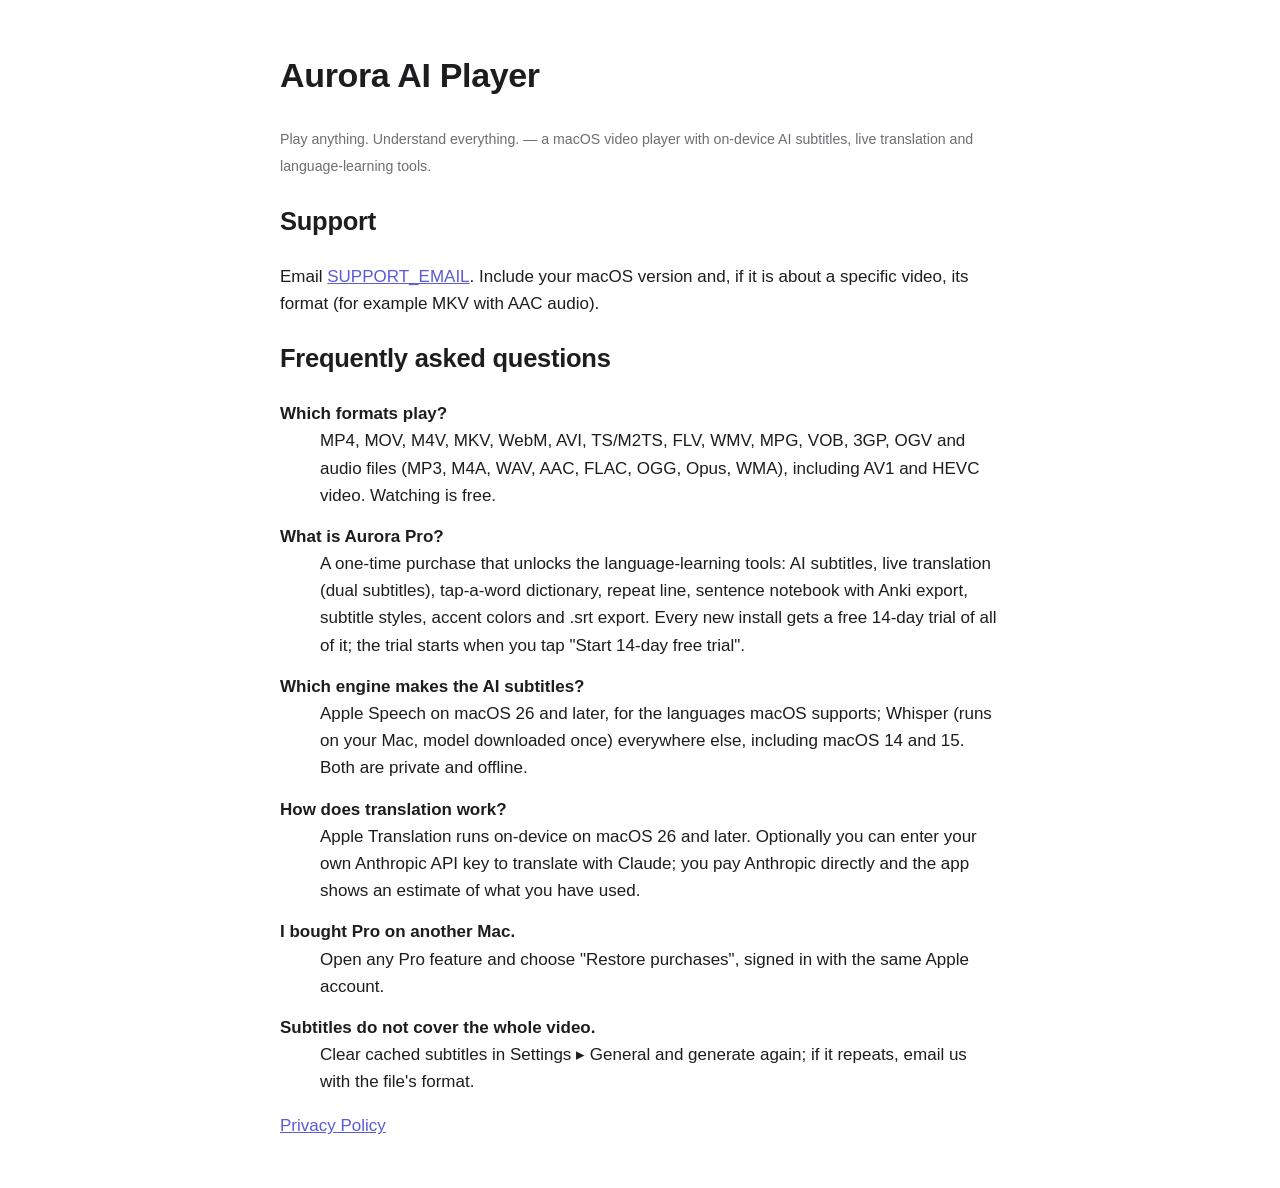
==== index.html @ 5f6b06f2 "Support and privacy policy pages for Aurora AI Player" ====
<!doctype html>
<html lang="en"><head><meta charset="utf-8"><meta name="viewport" content="width=device-width,initial-scale=1">
<title>Aurora AI Player — Support</title>
<style>body{font:17px/1.6 -apple-system,BlinkMacSystemFont,"Helvetica Neue",sans-serif;max-width:720px;margin:48px auto;padding:0 20px;color:#1d1d1f}h1,h2{letter-spacing:-.01em}a{color:#5b5bd6}small{color:#6e6e73}dt{font-weight:600;margin-top:14px}</style></head>
<body>
<h1>Aurora AI Player</h1>
<p><small>Play anything. Understand everything. — a macOS video player with on-device AI subtitles, live translation and language-learning tools.</small></p>

<h2>Support</h2>
<p>Email <a href="mailto:SUPPORT_EMAIL">SUPPORT_EMAIL</a>. Include your macOS version and, if it is about a specific video, its format (for example MKV with AAC audio).</p>

<h2>Frequently asked questions</h2>
<dl>
<dt>Which formats play?</dt><dd>MP4, MOV, M4V, MKV, WebM, AVI, TS/M2TS, FLV, WMV, MPG, VOB, 3GP, OGV and audio files (MP3, M4A, WAV, AAC, FLAC, OGG, Opus, WMA), including AV1 and HEVC video. Watching is free.</dd>
<dt>What is Aurora Pro?</dt><dd>A one-time purchase that unlocks the language-learning tools: AI subtitles, live translation (dual subtitles), tap-a-word dictionary, repeat line, sentence notebook with Anki export, subtitle styles, accent colors and .srt export. Every new install gets a free 14-day trial of all of it; the trial starts when you tap "Start 14-day free trial".</dd>
<dt>Which engine makes the AI subtitles?</dt><dd>Apple Speech on macOS 26 and later, for the languages macOS supports; Whisper (runs on your Mac, model downloaded once) everywhere else, including macOS 14 and 15. Both are private and offline.</dd>
<dt>How does translation work?</dt><dd>Apple Translation runs on-device on macOS 26 and later. Optionally you can enter your own Anthropic API key to translate with Claude; you pay Anthropic directly and the app shows an estimate of what you have used.</dd>
<dt>I bought Pro on another Mac.</dt><dd>Open any Pro feature and choose "Restore purchases", signed in with the same Apple account.</dd>
<dt>Subtitles do not cover the whole video.</dt><dd>Clear cached subtitles in Settings ▸ General and generate again; if it repeats, email us with the file's format.</dd>
</dl>

<p><a href="privacy.html">Privacy Policy</a></p>
</body></html>
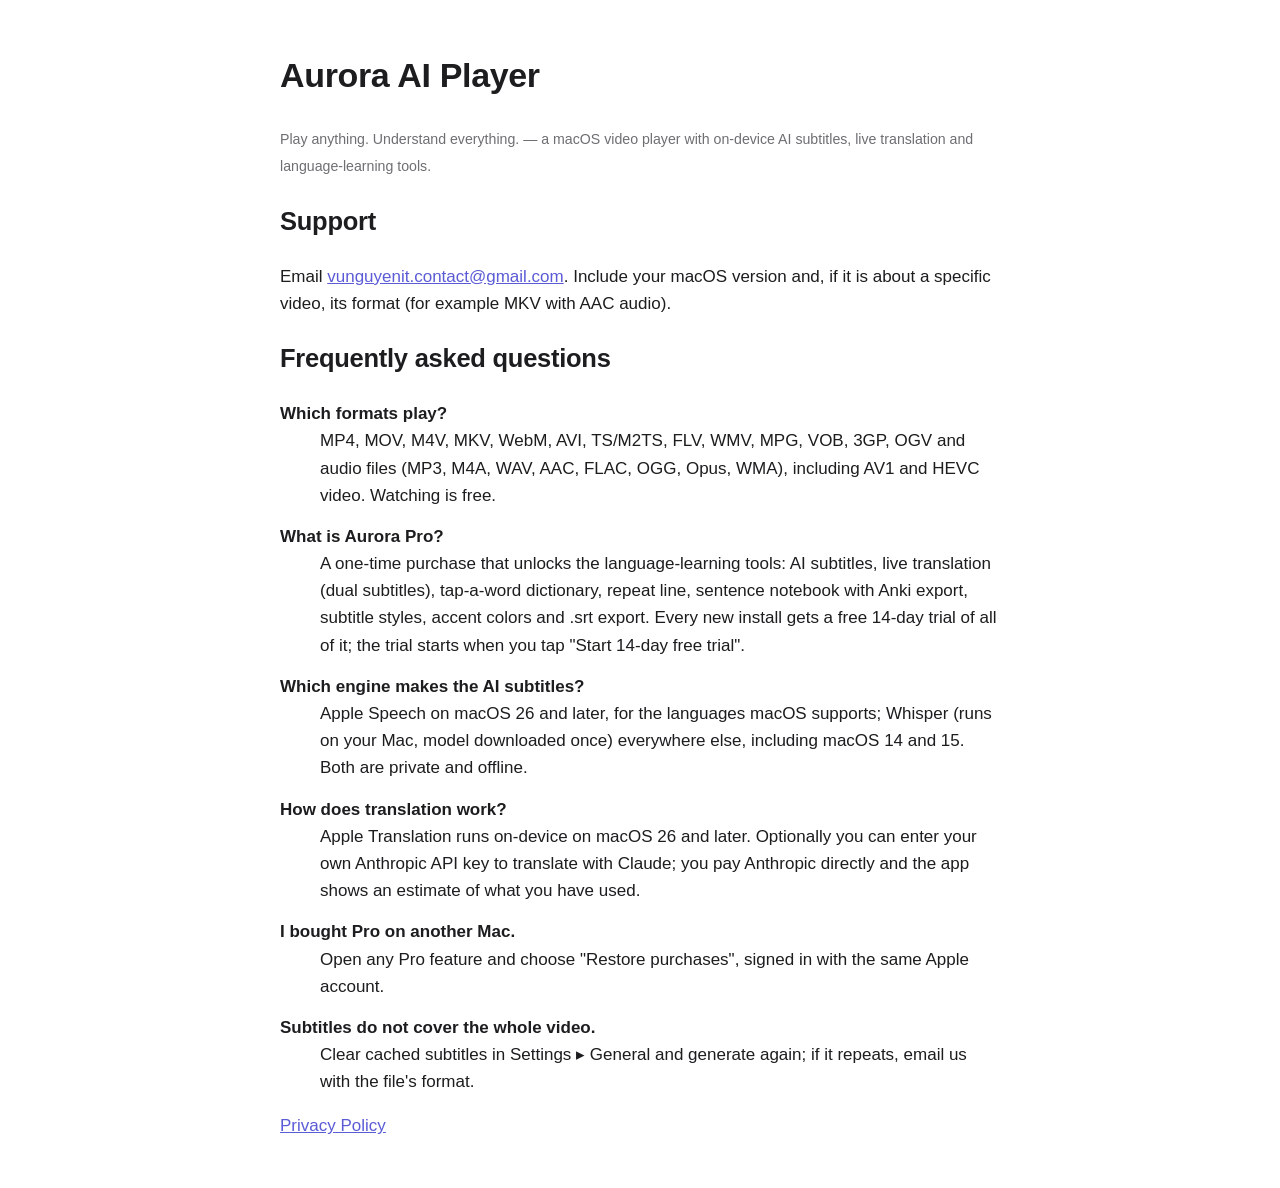
==== commit d271be8f: "Add support email" ====
--- a/index.html
+++ b/index.html
@@ -7,7 +7,7 @@
 <p><small>Play anything. Understand everything. — a macOS video player with on-device AI subtitles, live translation and language-learning tools.</small></p>
 
 <h2>Support</h2>
-<p>Email <a href="mailto:SUPPORT_EMAIL">SUPPORT_EMAIL</a>. Include your macOS version and, if it is about a specific video, its format (for example MKV with AAC audio).</p>
+<p>Email <a href="mailto:vunguyenit.contact@gmail.com">vunguyenit.contact@gmail.com</a>. Include your macOS version and, if it is about a specific video, its format (for example MKV with AAC audio).</p>
 
 <h2>Frequently asked questions</h2>
 <dl>
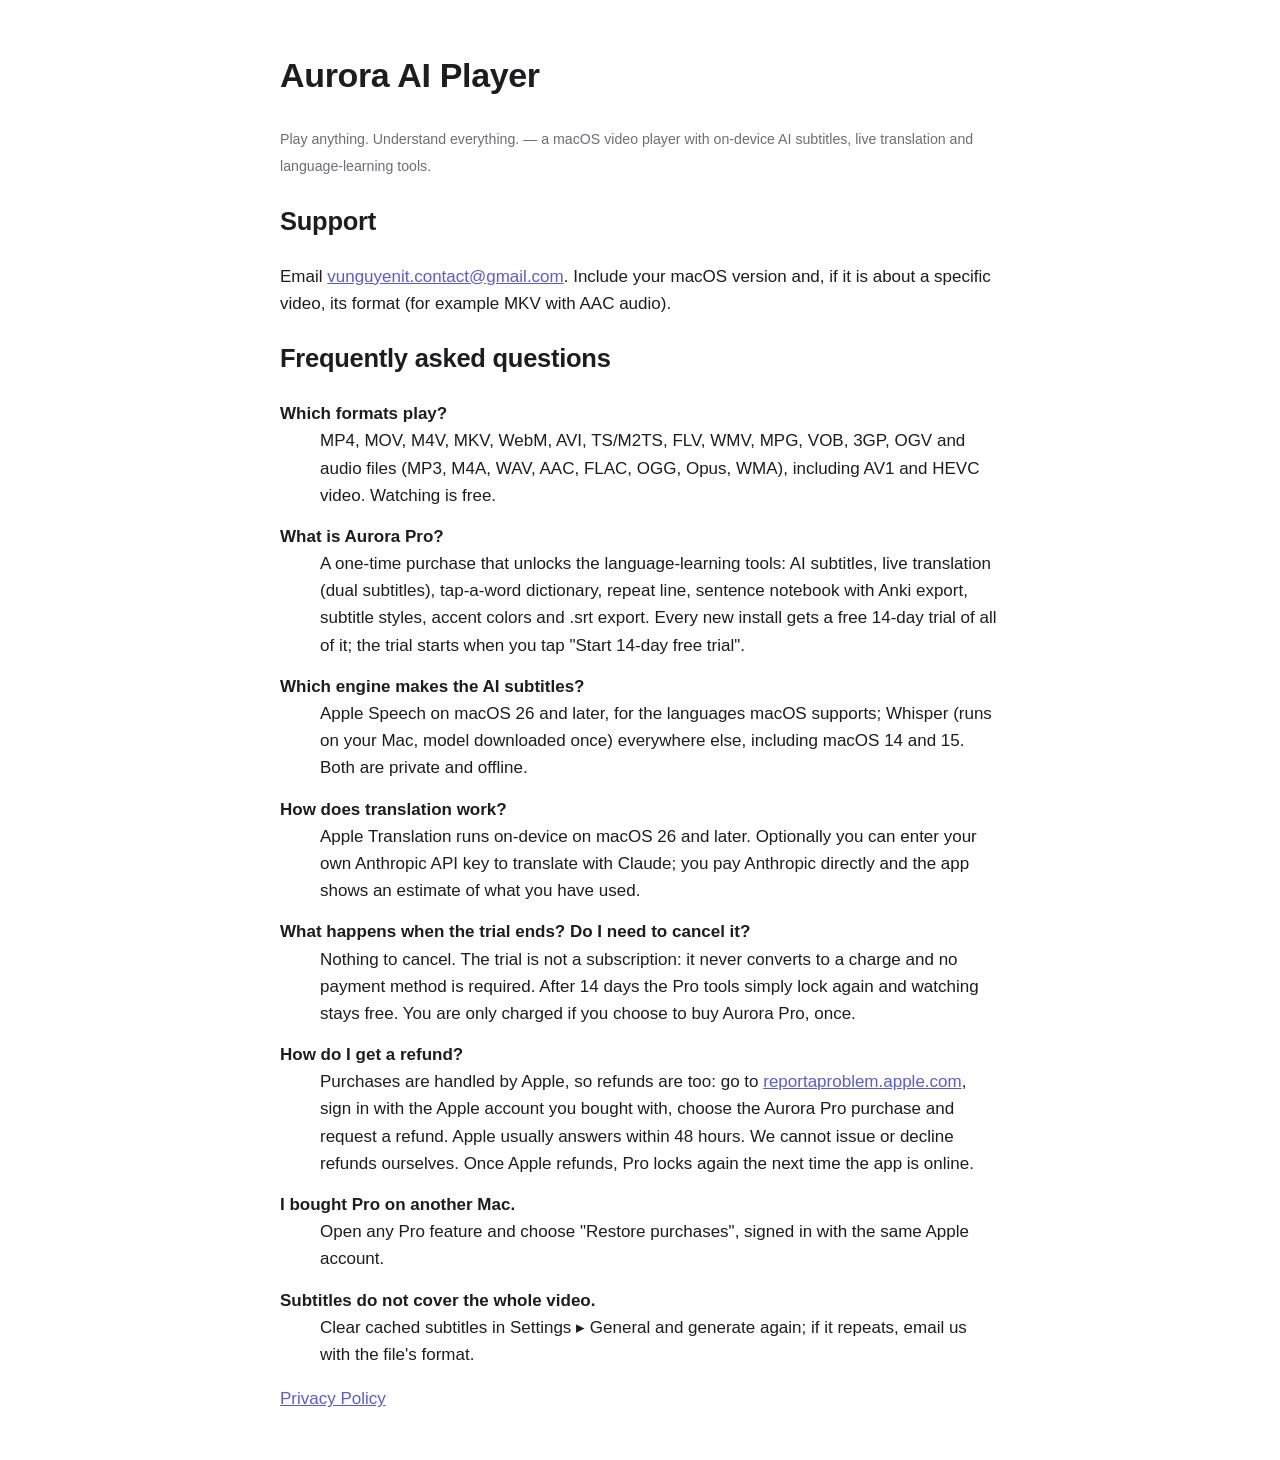
==== commit 4fce2e01: "FAQ: trial end (nothing to cancel) and refunds via Apple Co-Authored-By: Claude Fable 5.1 <noreply@a" ====
--- a/index.html
+++ b/index.html
@@ -15,6 +15,8 @@
 <dt>What is Aurora Pro?</dt><dd>A one-time purchase that unlocks the language-learning tools: AI subtitles, live translation (dual subtitles), tap-a-word dictionary, repeat line, sentence notebook with Anki export, subtitle styles, accent colors and .srt export. Every new install gets a free 14-day trial of all of it; the trial starts when you tap "Start 14-day free trial".</dd>
 <dt>Which engine makes the AI subtitles?</dt><dd>Apple Speech on macOS 26 and later, for the languages macOS supports; Whisper (runs on your Mac, model downloaded once) everywhere else, including macOS 14 and 15. Both are private and offline.</dd>
 <dt>How does translation work?</dt><dd>Apple Translation runs on-device on macOS 26 and later. Optionally you can enter your own Anthropic API key to translate with Claude; you pay Anthropic directly and the app shows an estimate of what you have used.</dd>
+<dt>What happens when the trial ends? Do I need to cancel it?</dt><dd>Nothing to cancel. The trial is not a subscription: it never converts to a charge and no payment method is required. After 14 days the Pro tools simply lock again and watching stays free. You are only charged if you choose to buy Aurora Pro, once.</dd>
+<dt>How do I get a refund?</dt><dd>Purchases are handled by Apple, so refunds are too: go to <a href="https://reportaproblem.apple.com">reportaproblem.apple.com</a>, sign in with the Apple account you bought with, choose the Aurora Pro purchase and request a refund. Apple usually answers within 48 hours. We cannot issue or decline refunds ourselves. Once Apple refunds, Pro locks again the next time the app is online.</dd>
 <dt>I bought Pro on another Mac.</dt><dd>Open any Pro feature and choose "Restore purchases", signed in with the same Apple account.</dd>
 <dt>Subtitles do not cover the whole video.</dt><dd>Clear cached subtitles in Settings ▸ General and generate again; if it repeats, email us with the file's format.</dd>
 </dl>
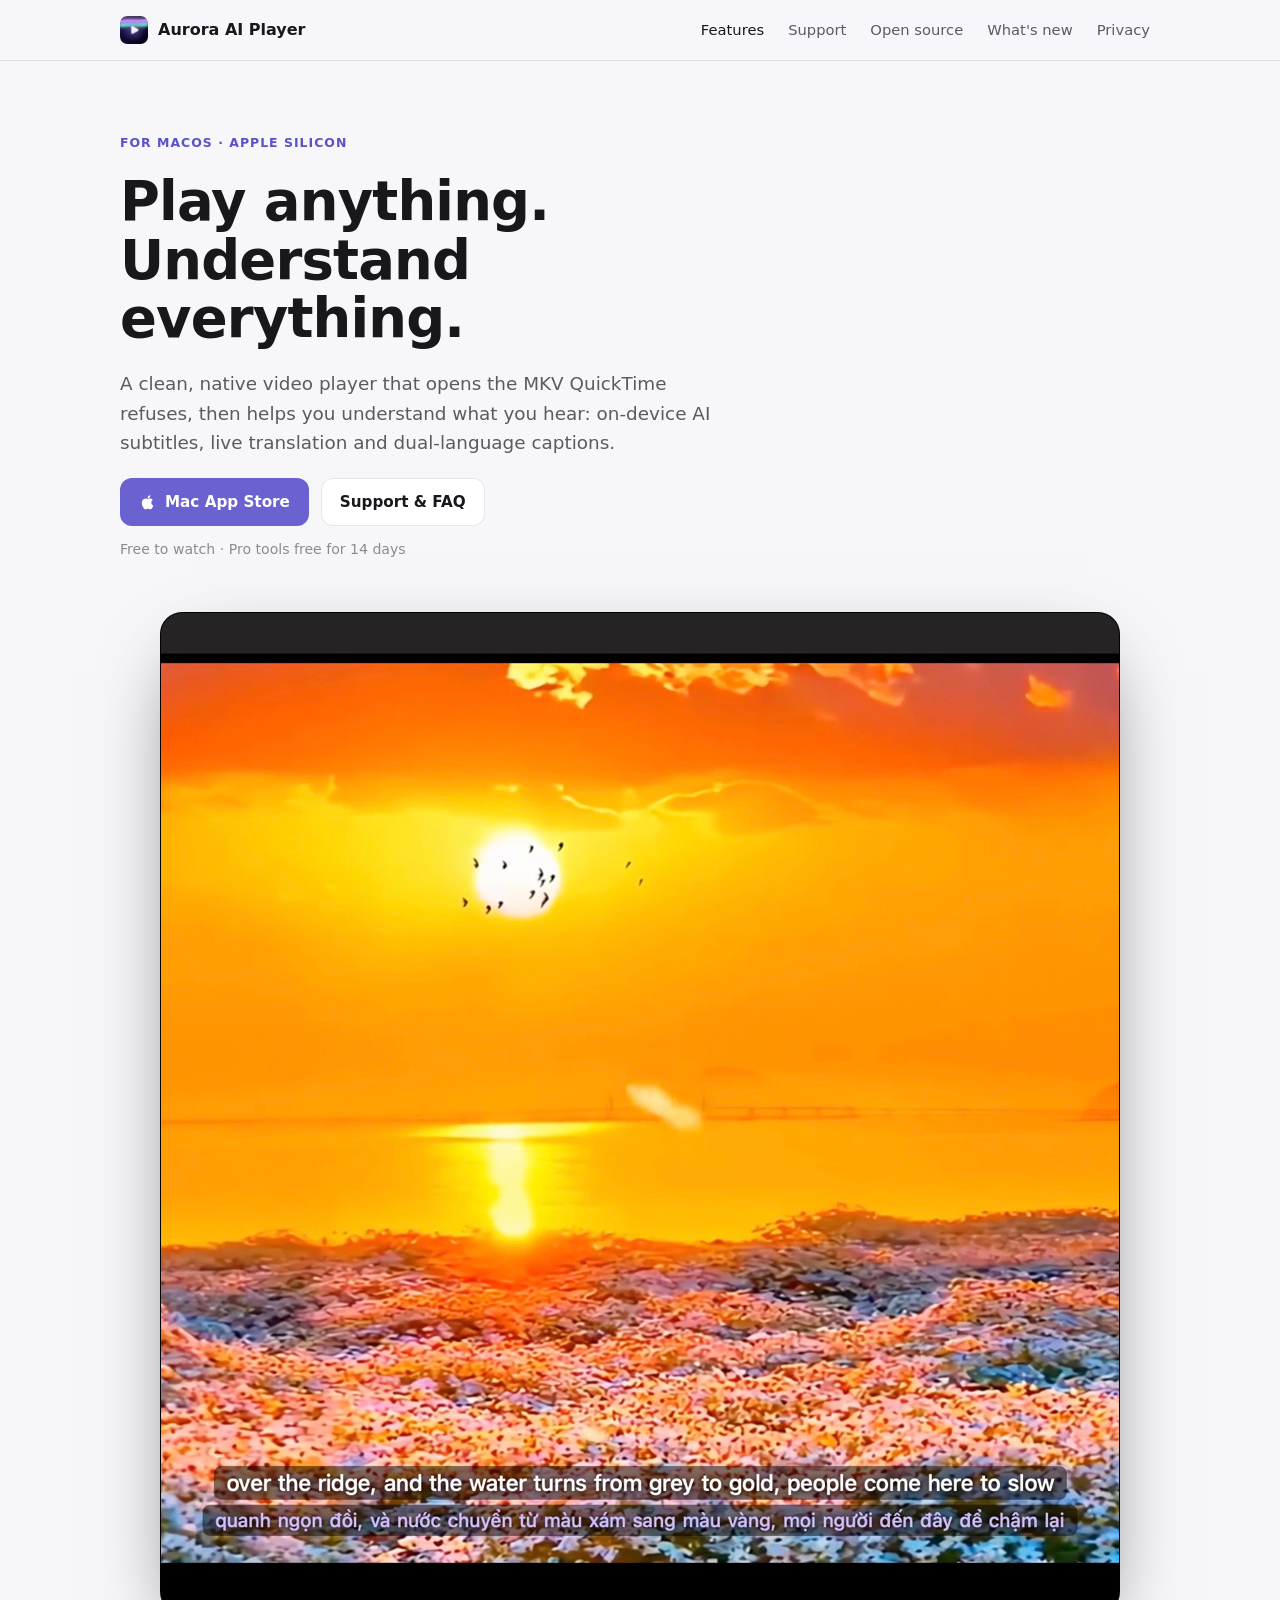
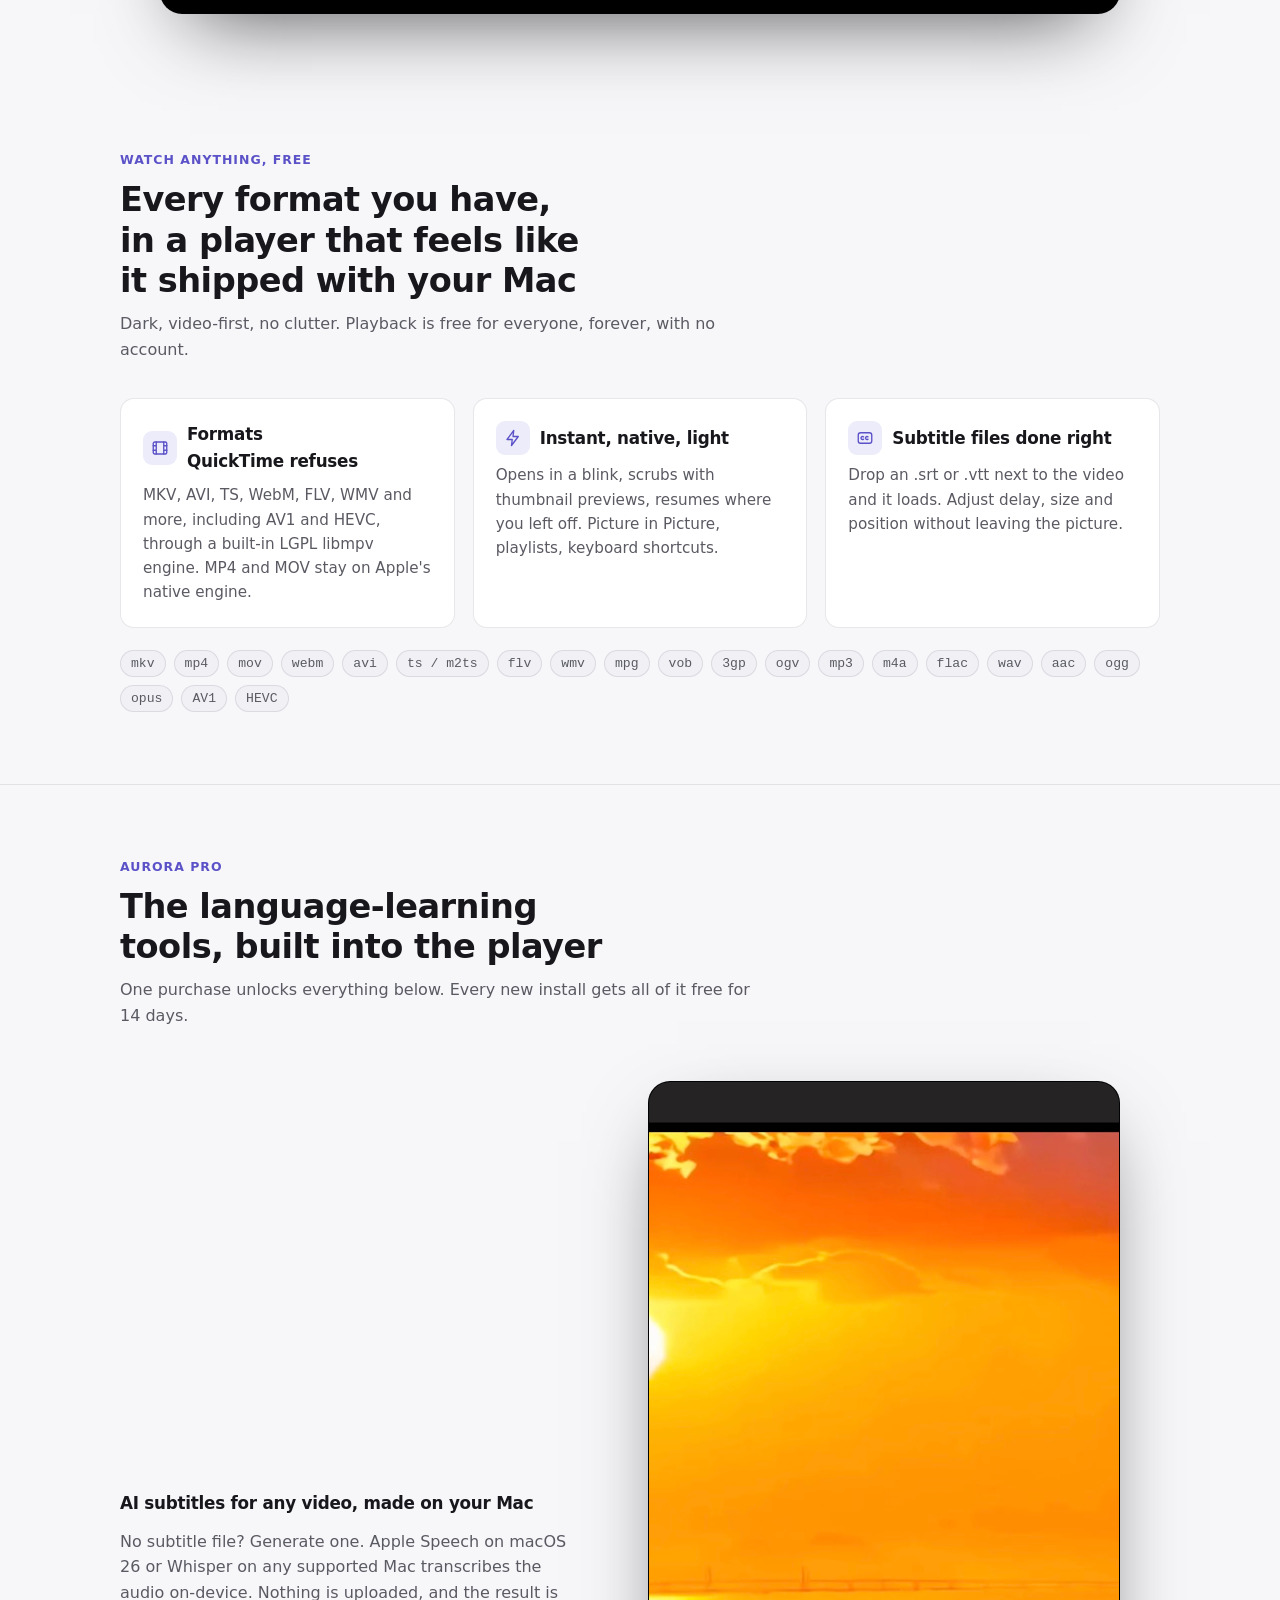
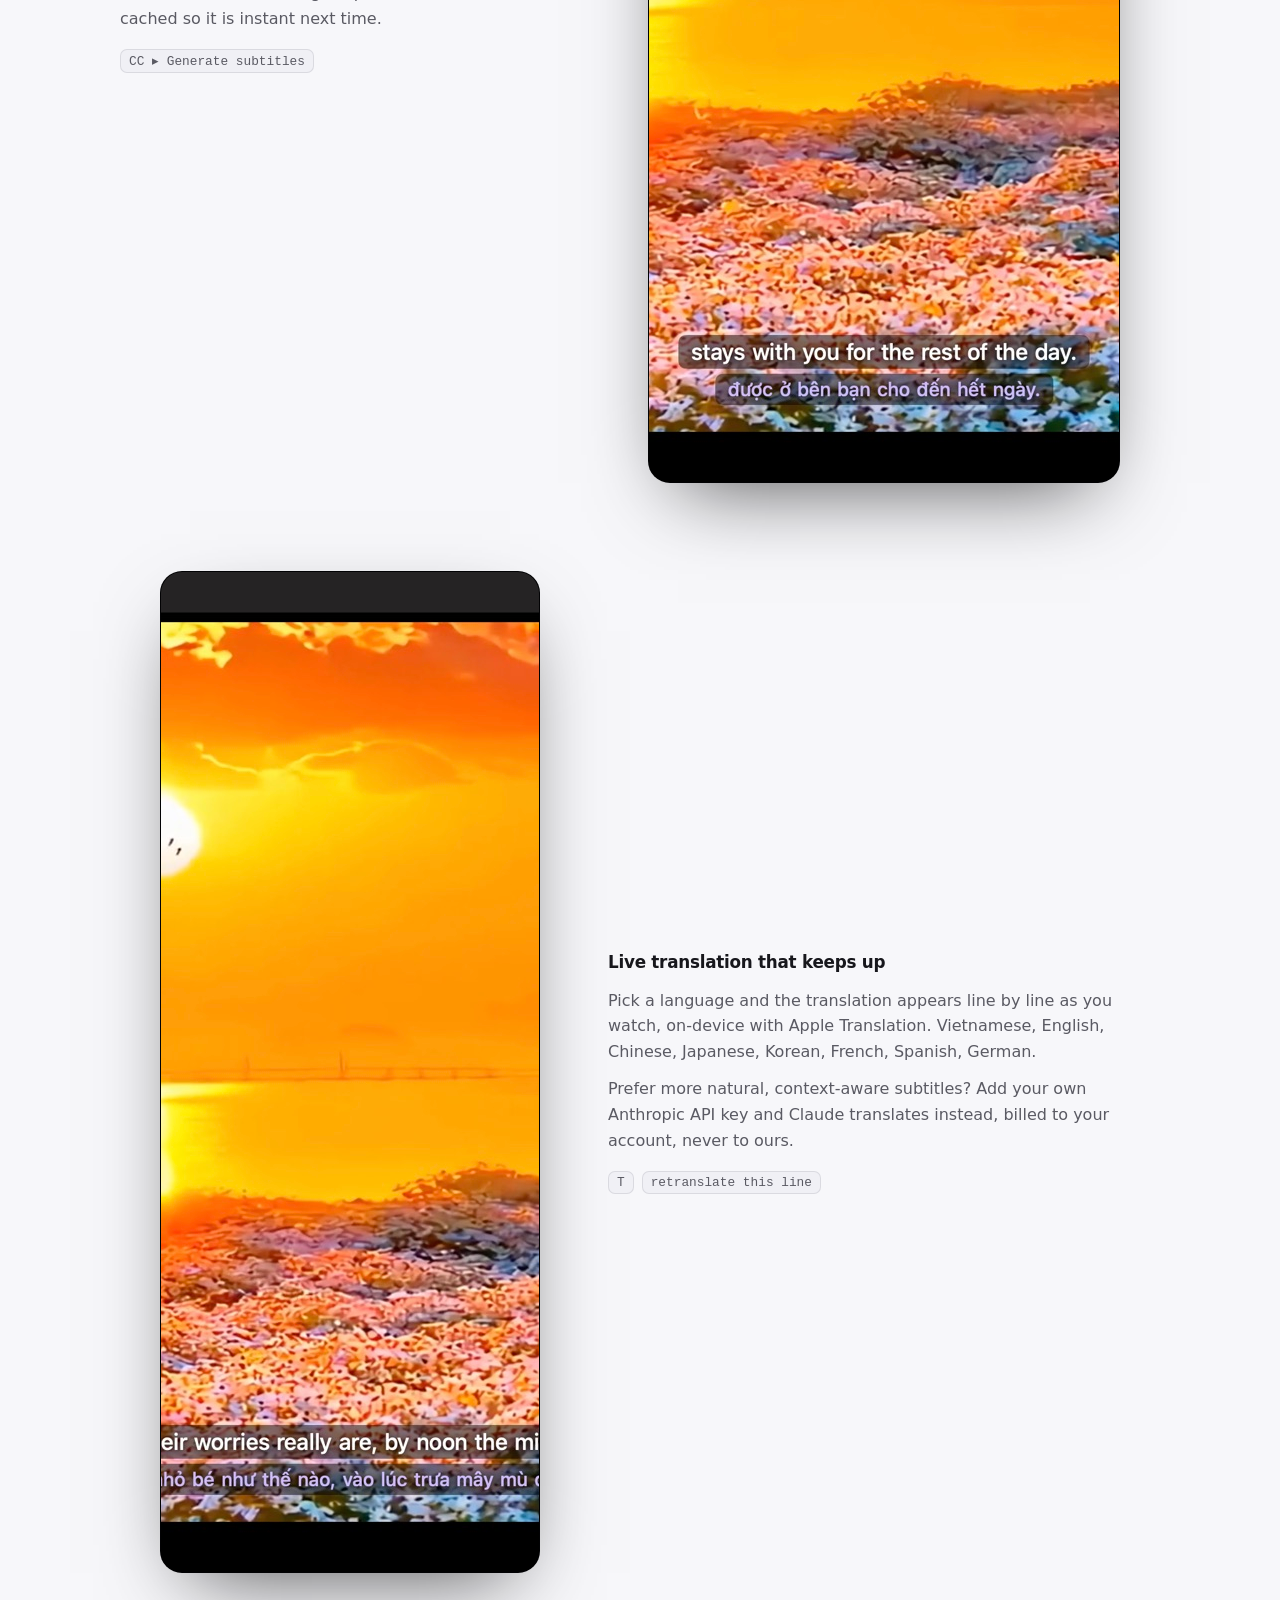
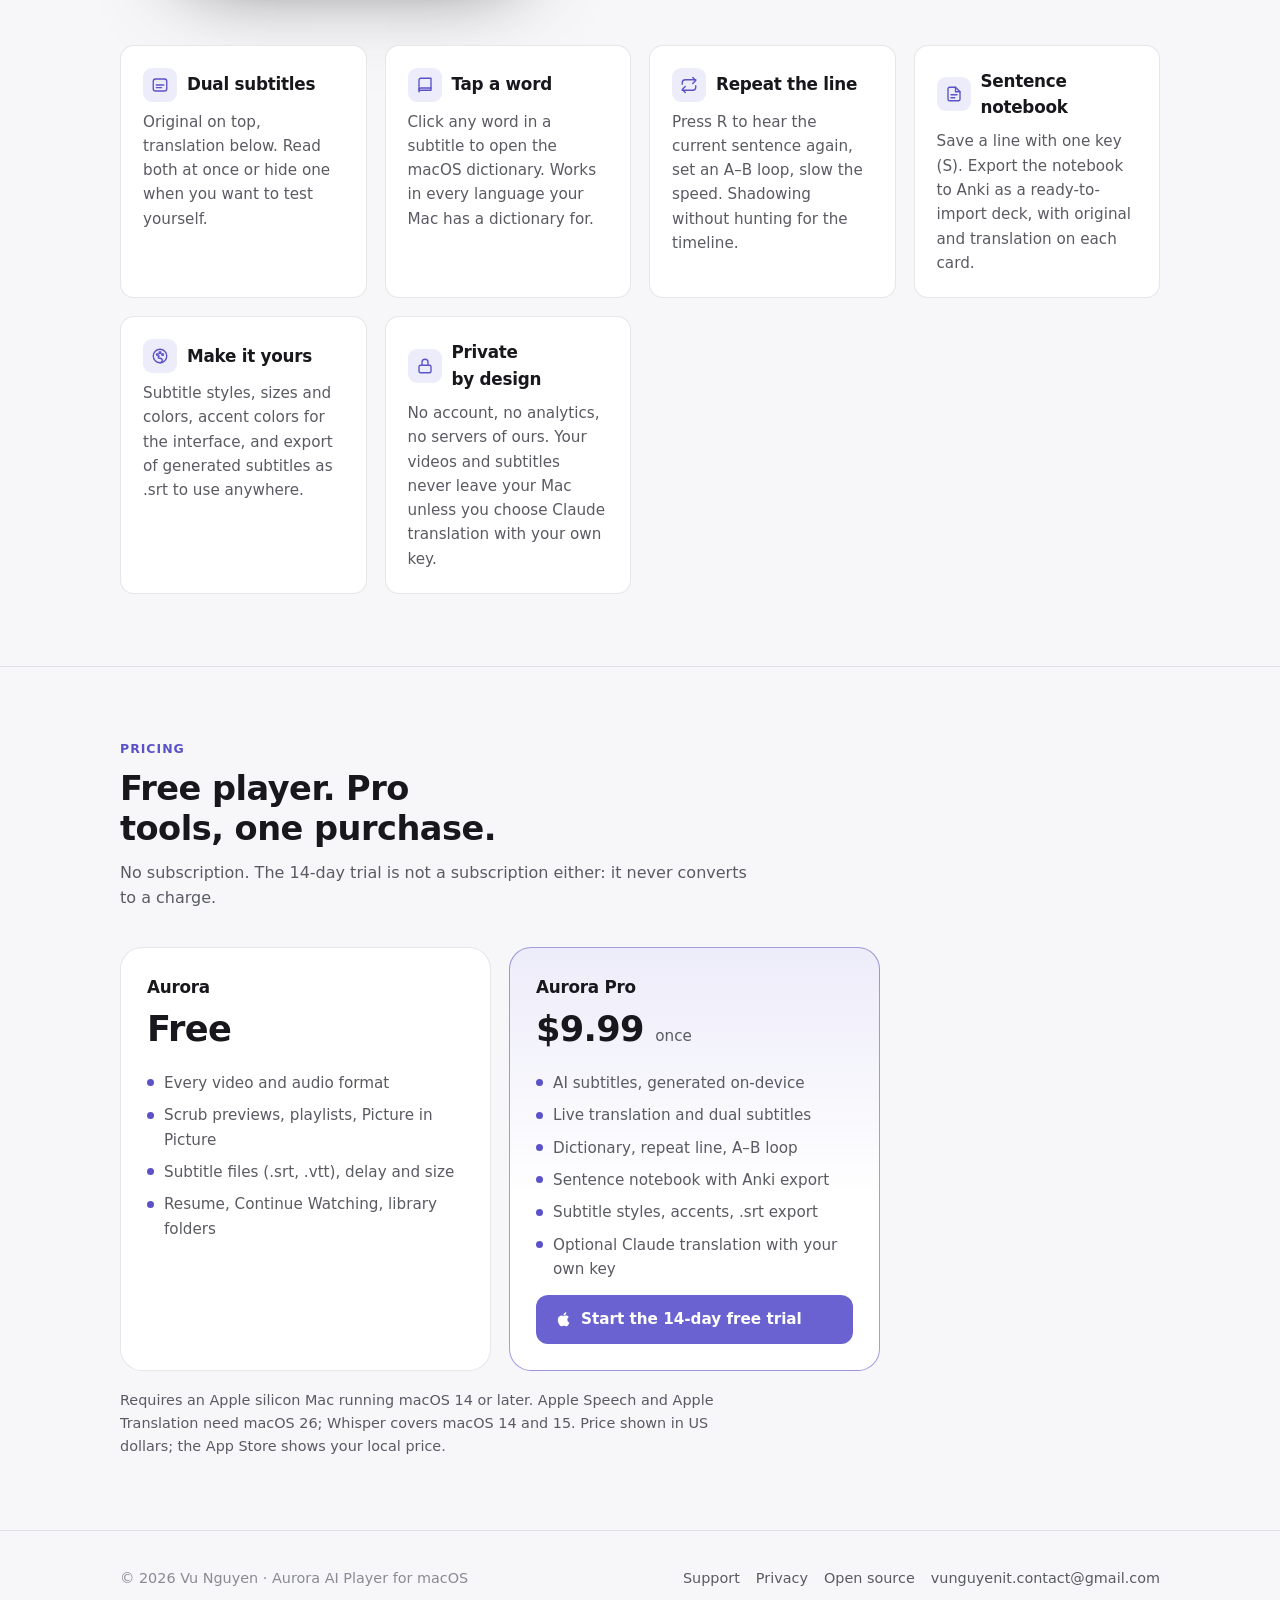
==== commit 8b3998ca: "Redesign site: landing, support/FAQ, open source (LGPL notices, build scripts, license texts), relea" ====
--- a/index.html
+++ b/index.html
@@ -1,25 +1,60 @@
 <!doctype html>
-<html lang="en"><head><meta charset="utf-8"><meta name="viewport" content="width=device-width,initial-scale=1">
-<title>Aurora AI Player — Support</title>
-<style>body{font:17px/1.6 -apple-system,BlinkMacSystemFont,"Helvetica Neue",sans-serif;max-width:720px;margin:48px auto;padding:0 20px;color:#1d1d1f}h1,h2{letter-spacing:-.01em}a{color:#5b5bd6}small{color:#6e6e73}dt{font-weight:600;margin-top:14px}</style></head>
+<html lang="en"><head><meta charset="utf-8"><meta name="viewport" content="width=device-width,initial-scale=1,viewport-fit=cover">
+<title>Aurora AI Player</title><meta name="description" content="A native macOS video player that plays every format and adds on-device AI subtitles, live translation and language-learning tools.">
+<link rel="icon" href="img/icon.png"><link rel="stylesheet" href="styles.css"></head>
 <body>
-<h1>Aurora AI Player</h1>
-<p><small>Play anything. Understand everything. — a macOS video player with on-device AI subtitles, live translation and language-learning tools.</small></p>
+<nav class="nav"><div class="wrap"><a class="brand" href="index.html"><img src="img/icon.png" alt="" width="28" height="28">Aurora AI Player</a><ul><li><a href="index.html" aria-current="page">Features</a></li><li><a href="support.html">Support</a></li><li><a href="open-source.html">Open source</a></li><li><a href="changelog.html">What's new</a></li><li><a href="privacy.html">Privacy</a></li></ul></div></nav>
 
-<h2>Support</h2>
-<p>Email <a href="mailto:vunguyenit.contact@gmail.com">vunguyenit.contact@gmail.com</a>. Include your macOS version and, if it is about a specific video, its format (for example MKV with AAC audio).</p>
+<section class="hero"><div class="wrap">
+ <div class="hero-copy">
+  <span class="eyebrow">For macOS · Apple silicon</span>
+  <h1>Play anything.<br>Understand everything.</h1>
+  <p class="lead">A clean, native video player that opens the MKV QuickTime refuses, then helps you understand what you hear: on-device AI subtitles, live translation and dual-language captions.</p>
+  <div class="cta"><a class="btn primary" href="https://apps.apple.com/app/id6831842763"><svg viewBox="0 0 24 24" aria-hidden="true"><path d="M16.4 12.7c0-2.3 1.9-3.4 2-3.5-1.1-1.6-2.8-1.8-3.4-1.8-1.4-.1-2.8.9-3.5.9-.7 0-1.9-.9-3.1-.8-1.6 0-3.1.9-3.9 2.4-1.7 2.9-.4 7.2 1.2 9.5.8 1.2 1.8 2.5 3 2.4 1.2 0 1.7-.8 3.1-.8s1.9.8 3.2.8c1.3 0 2.1-1.2 2.9-2.3.9-1.3 1.3-2.6 1.3-2.7-.1 0-2.8-1.1-2.8-4.1zM14.1 5.9c.7-.8 1.1-1.9 1-3-.9 0-2.1.6-2.8 1.4-.6.7-1.1 1.8-1 2.9 1.1.1 2.1-.5 2.8-1.3z"/></svg>Mac App Store</a><a class="btn" href="support.html">Support &amp; FAQ</a><span class="note">Free to watch · Pro tools free for 14 days</span></div>
+ </div>
+ <figure class="shot"><img src="img/01-dual-subtitles.jpg" alt="Aurora playing a video with the original English line above and its Vietnamese translation below" width="1600" height="1000"></figure>
+</div></section>
 
-<h2>Frequently asked questions</h2>
-<dl>
-<dt>Which formats play?</dt><dd>MP4, MOV, M4V, MKV, WebM, AVI, TS/M2TS, FLV, WMV, MPG, VOB, 3GP, OGV and audio files (MP3, M4A, WAV, AAC, FLAC, OGG, Opus, WMA), including AV1 and HEVC video. Watching is free.</dd>
-<dt>What is Aurora Pro?</dt><dd>A one-time purchase that unlocks the language-learning tools: AI subtitles, live translation (dual subtitles), tap-a-word dictionary, repeat line, sentence notebook with Anki export, subtitle styles, accent colors and .srt export. Every new install gets a free 14-day trial of all of it; the trial starts when you tap "Start 14-day free trial".</dd>
-<dt>Which engine makes the AI subtitles?</dt><dd>Apple Speech on macOS 26 and later, for the languages macOS supports; Whisper (runs on your Mac, model downloaded once) everywhere else, including macOS 14 and 15. Both are private and offline.</dd>
-<dt>How does translation work?</dt><dd>Apple Translation runs on-device on macOS 26 and later. Optionally you can enter your own Anthropic API key to translate with Claude; you pay Anthropic directly and the app shows an estimate of what you have used.</dd>
-<dt>What happens when the trial ends? Do I need to cancel it?</dt><dd>Nothing to cancel. The trial is not a subscription: it never converts to a charge and no payment method is required. After 14 days the Pro tools simply lock again and watching stays free. You are only charged if you choose to buy Aurora Pro, once.</dd>
-<dt>How do I get a refund?</dt><dd>Purchases are handled by Apple, so refunds are too: go to <a href="https://reportaproblem.apple.com">reportaproblem.apple.com</a>, sign in with the Apple account you bought with, choose the Aurora Pro purchase and request a refund. Apple usually answers within 48 hours. We cannot issue or decline refunds ourselves. Once Apple refunds, Pro locks again the next time the app is online.</dd>
-<dt>I bought Pro on another Mac.</dt><dd>Open any Pro feature and choose "Restore purchases", signed in with the same Apple account.</dd>
-<dt>Subtitles do not cover the whole video.</dt><dd>Clear cached subtitles in Settings ▸ General and generate again; if it repeats, email us with the file's format.</dd>
-</dl>
+<section class="section"><div class="wrap">
+ <div class="head"><span class="eyebrow">Watch anything, free</span><h2>Every format you have, in a player that feels like it shipped with your Mac</h2><p class="muted">Dark, video-first, no clutter. Playback is free for everyone, forever, with no account.</p></div>
+ <div class="grid">
+  <div class="card"><h3><span class="ico"><svg viewBox="0 0 24 24" aria-hidden="true"><rect x="3" y="4" width="18" height="16" rx="2"/><path d="M7 4v16M17 4v16M3 9h4M3 15h4M17 9h4M17 15h4"/></svg></span>Formats QuickTime refuses</h3><p>MKV, AVI, TS, WebM, FLV, WMV and more, including AV1 and HEVC, through a built-in LGPL libmpv engine. MP4 and MOV stay on Apple's native engine.</p></div>
+  <div class="card"><h3><span class="ico"><svg viewBox="0 0 24 24" aria-hidden="true"><path d="M13 2L4 14h7l-1 8 9-12h-7z"/></svg></span>Instant, native, light</h3><p>Opens in a blink, scrubs with thumbnail previews, resumes where you left off. Picture in Picture, playlists, keyboard shortcuts.</p></div>
+  <div class="card"><h3><span class="ico"><svg viewBox="0 0 24 24" aria-hidden="true"><rect x="3" y="5" width="18" height="14" rx="3"/><path d="M10 10.5a2 2 0 1 0 0 3M16 10.5a2 2 0 1 0 0 3"/></svg></span>Subtitle files done right</h3><p>Drop an .srt or .vtt next to the video and it loads. Adjust delay, size and position without leaving the picture.</p></div>
+ </div>
+ <div class="chips" style="margin-top:22px"><span class="chip">mkv</span><span class="chip">mp4</span><span class="chip">mov</span><span class="chip">webm</span><span class="chip">avi</span><span class="chip">ts / m2ts</span><span class="chip">flv</span><span class="chip">wmv</span><span class="chip">mpg</span><span class="chip">vob</span><span class="chip">3gp</span><span class="chip">ogv</span><span class="chip">mp3</span><span class="chip">m4a</span><span class="chip">flac</span><span class="chip">wav</span><span class="chip">aac</span><span class="chip">ogg</span><span class="chip">opus</span><span class="chip">AV1</span><span class="chip">HEVC</span></div>
+</div></section>
 
-<p><a href="privacy.html">Privacy Policy</a></p>
-</body></html>
+<section class="section"><div class="wrap">
+ <div class="head"><span class="eyebrow">Aurora Pro</span><h2>The language-learning tools, built into the player</h2><p class="muted">One purchase unlocks everything below. Every new install gets all of it free for 14 days.</p></div>
+
+ <div class="feature">
+  <div class="copy"><h3>AI subtitles for any video, made on your Mac</h3><p>No subtitle file? Generate one. Apple Speech on macOS 26 or Whisper on any supported Mac transcribes the audio on-device. Nothing is uploaded, and the result is cached so it is instant next time.</p><div class="keys"><span class="key">CC ▸ Generate subtitles</span></div></div>
+  <figure class="shot"><img src="img/03-ai-subtitles.jpg" alt="Generating AI subtitles with the engine picker" width="1600" height="1000" loading="lazy"></figure>
+ </div>
+ <div class="feature flip">
+  <div class="copy"><h3>Live translation that keeps up</h3><p>Pick a language and the translation appears line by line as you watch, on-device with Apple Translation. Vietnamese, English, Chinese, Japanese, Korean, French, Spanish, German.</p><p>Prefer more natural, context-aware subtitles? Add your own Anthropic API key and Claude translates instead, billed to your account, never to ours.</p><div class="keys"><span class="key">T</span><span class="key">retranslate this line</span></div></div>
+  <figure class="shot"><img src="img/02-live-translation.jpg" alt="Live translation into Vietnamese appearing under the original subtitle" width="1600" height="1000" loading="lazy"></figure>
+ </div>
+
+ <div class="grid" style="margin-top:56px">
+  <div class="card"><h3><span class="ico"><svg viewBox="0 0 24 24" aria-hidden="true"><rect x="3" y="4" width="18" height="16" rx="3"/><path d="M7 12h10M7 15.5h7"/></svg></span>Dual subtitles</h3><p>Original on top, translation below. Read both at once or hide one when you want to test yourself.</p></div>
+  <div class="card"><h3><span class="ico"><svg viewBox="0 0 24 24" aria-hidden="true"><path d="M4 5.5A2.5 2.5 0 0 1 6.5 3H20v16H6.5A2.5 2.5 0 0 0 4 21z"/><path d="M4 18.5A2.5 2.5 0 0 1 6.5 16H20"/></svg></span>Tap a word</h3><p>Click any word in a subtitle to open the macOS dictionary. Works in every language your Mac has a dictionary for.</p></div>
+  <div class="card"><h3><span class="ico"><svg viewBox="0 0 24 24" aria-hidden="true"><path d="M17 2l4 4-4 4"/><path d="M3 11V9a4 4 0 0 1 4-4h14"/><path d="M7 22l-4-4 4-4"/><path d="M21 13v2a4 4 0 0 1-4 4H3"/></svg></span>Repeat the line</h3><p>Press R to hear the current sentence again, set an A–B loop, slow the speed. Shadowing without hunting for the timeline.</p></div>
+  <div class="card"><h3><span class="ico"><svg viewBox="0 0 24 24" aria-hidden="true"><path d="M14 3H6a2 2 0 0 0-2 2v14a2 2 0 0 0 2 2h12a2 2 0 0 0 2-2V9z"/><path d="M14 3v6h6M8 13h8M8 17h5"/></svg></span>Sentence notebook</h3><p>Save a line with one key (S). Export the notebook to Anki as a ready-to-import deck, with original and translation on each card.</p></div>
+  <div class="card"><h3><span class="ico"><svg viewBox="0 0 24 24" aria-hidden="true"><circle cx="12" cy="12" r="9"/><circle cx="8.5" cy="10" r="1.2"/><circle cx="12" cy="7.5" r="1.2"/><circle cx="15.5" cy="10" r="1.2"/><path d="M12 21a3 3 0 0 0 0-6h-1a1.5 1.5 0 0 1 0-3"/></svg></span>Make it yours</h3><p>Subtitle styles, sizes and colors, accent colors for the interface, and export of generated subtitles as .srt to use anywhere.</p></div>
+  <div class="card"><h3><span class="ico"><svg viewBox="0 0 24 24" aria-hidden="true"><rect x="4" y="11" width="16" height="10" rx="2"/><path d="M8 11V7a4 4 0 0 1 8 0v4"/></svg></span>Private by design</h3><p>No account, no analytics, no servers of ours. Your videos and subtitles never leave your Mac unless you choose Claude translation with your own key.</p></div>
+ </div>
+</div></section>
+
+<section class="section" id="pricing"><div class="wrap">
+ <div class="head"><span class="eyebrow">Pricing</span><h2>Free player. Pro tools, one purchase.</h2><p class="muted">No subscription. The 14-day trial is not a subscription either: it never converts to a charge.</p></div>
+ <div class="plans">
+  <div class="plan"><div><h3>Aurora</h3><div class="price">Free</div></div><ul><li>Every video and audio format</li><li>Scrub previews, playlists, Picture in Picture</li><li>Subtitle files (.srt, .vtt), delay and size</li><li>Resume, Continue Watching, library folders</li></ul></div>
+  <div class="plan pro"><div><h3>Aurora Pro</h3><div class="price">$9.99 <small>once</small></div></div><ul><li>AI subtitles, generated on-device</li><li>Live translation and dual subtitles</li><li>Dictionary, repeat line, A–B loop</li><li>Sentence notebook with Anki export</li><li>Subtitle styles, accents, .srt export</li><li>Optional Claude translation with your own key</li></ul><a class="btn primary" href="https://apps.apple.com/app/id6831842763"><svg viewBox="0 0 24 24" aria-hidden="true"><path d="M16.4 12.7c0-2.3 1.9-3.4 2-3.5-1.1-1.6-2.8-1.8-3.4-1.8-1.4-.1-2.8.9-3.5.9-.7 0-1.9-.9-3.1-.8-1.6 0-3.1.9-3.9 2.4-1.7 2.9-.4 7.2 1.2 9.5.8 1.2 1.8 2.5 3 2.4 1.2 0 1.7-.8 3.1-.8s1.9.8 3.2.8c1.3 0 2.1-1.2 2.9-2.3.9-1.3 1.3-2.6 1.3-2.7-.1 0-2.8-1.1-2.8-4.1zM14.1 5.9c.7-.8 1.1-1.9 1-3-.9 0-2.1.6-2.8 1.4-.6.7-1.1 1.8-1 2.9 1.1.1 2.1-.5 2.8-1.3z"/></svg>Start the 14-day free trial</a></div>
+ </div>
+ <p class="small muted" style="margin-top:18px;max-width:640px">Requires an Apple silicon Mac running macOS 14 or later. Apple Speech and Apple Translation need macOS 26; Whisper covers macOS 14 and 15. Price shown in US dollars; the App Store shows your local price.</p>
+</div></section>
+
+<footer><div class="wrap"><div>© 2026 Vu Nguyen · Aurora AI Player for macOS</div><ul><li><a href="support.html">Support</a></li><li><a href="privacy.html">Privacy</a></li><li><a href="open-source.html">Open source</a></li><li><a href="mailto:vunguyenit.contact@gmail.com">vunguyenit.contact@gmail.com</a></li></ul></div></footer>
+</body></html>
--- a/styles.css
+++ b/styles.css
@@ -0,0 +1,135 @@
+/* Aurora AI Player site — dark-first, video-black ground, single purple accent (same as the app). */
+:root{
+  --bg:#0F0F12;--bg-2:#15151A;--surface:#1C1C1E;--elevated:#26262A;--line:rgba(255,255,255,.08);
+  --fg:#F2F2F4;--fg-2:#A3A3A9;--fg-3:#6E6E73;
+  --accent:#7F77DD;--accent-strong:#9A93F0;--accent-ink:#0F0F12;--accent-soft:rgba(127,119,221,.14);
+  --ok:#5CC27A;
+  --font:-apple-system,BlinkMacSystemFont,"SF Pro Text","Inter",system-ui,"Helvetica Neue",Arial,sans-serif;
+  --mono:ui-monospace,"SF Mono",Menlo,Consolas,monospace;
+  --r:14px;--r-lg:22px;--max:1080px;
+  color-scheme:dark;
+}
+@media (prefers-color-scheme: light){:root:not([data-theme="dark"]){
+  --bg:#F7F7FA;--bg-2:#FFFFFF;--surface:#FFFFFF;--elevated:#F0F0F5;--line:rgba(20,20,40,.1);
+  --fg:#17171C;--fg-2:#5A5A63;--fg-3:#8A8A93;--accent:#6A62D0;--accent-strong:#5B52C8;--accent-ink:#FFFFFF;--accent-soft:rgba(106,98,208,.12);
+  color-scheme:light}}
+:root[data-theme="light"]{
+  --bg:#F7F7FA;--bg-2:#FFFFFF;--surface:#FFFFFF;--elevated:#F0F0F5;--line:rgba(20,20,40,.1);
+  --fg:#17171C;--fg-2:#5A5A63;--fg-3:#8A8A93;--accent:#6A62D0;--accent-strong:#5B52C8;--accent-ink:#FFFFFF;--accent-soft:rgba(106,98,208,.12);
+  color-scheme:light}
+
+*{box-sizing:border-box}
+html{-webkit-text-size-adjust:100%}
+body{margin:0;background:var(--bg);color:var(--fg);font:16px/1.6 var(--font);-webkit-font-smoothing:antialiased}
+a{color:var(--accent-strong);text-decoration:none}
+a:hover{text-decoration:underline}
+img{max-width:100%;display:block}
+h1,h2,h3{letter-spacing:-.015em;text-wrap:balance;margin:0}
+h1{font-size:clamp(2rem,5vw,3.4rem);line-height:1.08;font-weight:600}
+h2{font-size:clamp(1.5rem,3vw,2.1rem);line-height:1.2;font-weight:600}
+h3{font-size:1.05rem;font-weight:600}
+p{margin:0}
+code{font:.92em var(--mono);background:var(--elevated);padding:.1em .4em;border-radius:6px}
+pre{font:.86rem/1.55 var(--mono);background:var(--surface);border:1px solid var(--line);border-radius:var(--r);padding:16px 18px;overflow-x:auto;margin:0}
+pre code{background:none;padding:0}
+.wrap{max-width:var(--max);margin:0 auto;padding-left:max(20px,env(safe-area-inset-left,0px));padding-right:max(20px,env(safe-area-inset-right,0px))}
+.narrow{max-width:720px}
+.eyebrow{font-size:.78rem;letter-spacing:.08em;text-transform:uppercase;color:var(--accent-strong);font-weight:600}
+.muted{color:var(--fg-2)}
+.small{font-size:.9rem}
+
+/* nav */
+.nav{position:sticky;top:0;z-index:10;background:color-mix(in srgb,var(--bg) 82%,transparent);backdrop-filter:saturate(1.4) blur(14px);-webkit-backdrop-filter:saturate(1.4) blur(14px);border-bottom:1px solid var(--line)}
+.nav .wrap{display:flex;align-items:center;gap:18px;min-height:60px}
+.brand{display:flex;align-items:center;gap:10px;color:var(--fg);font-weight:600;white-space:nowrap}
+.brand img{width:28px;height:28px;border-radius:7px}
+.nav ul{display:flex;gap:4px;list-style:none;margin:0 0 0 auto;padding:0;flex-wrap:wrap;justify-content:flex-end}
+.nav li a{display:inline-block;padding:6px 10px;border-radius:8px;color:var(--fg-2);font-size:.92rem}
+.nav li a:hover{color:var(--fg);background:var(--elevated);text-decoration:none}
+.nav li a[aria-current]{color:var(--fg)}
+
+/* buttons */
+.btn{display:inline-flex;align-items:center;gap:8px;padding:11px 18px;border-radius:12px;font-weight:600;font-size:.95rem;border:1px solid var(--line);color:var(--fg);background:var(--surface);transition:transform .15s,background .15s}
+.btn:hover{text-decoration:none;background:var(--elevated);transform:translateY(-1px)}
+.btn.primary{background:var(--accent);border-color:transparent;color:var(--accent-ink)}
+.btn.primary:hover{background:var(--accent-strong)}
+.btn svg{width:18px;height:18px;fill:currentColor}
+.btn:focus-visible,a:focus-visible{outline:2px solid var(--accent-strong);outline-offset:2px}
+
+/* sections */
+.section{padding-block:72px}
+.section + .section{border-top:1px solid var(--line)}
+.head{display:grid;gap:10px;max-width:640px;margin-bottom:36px}
+.hero{padding-block:72px 48px}
+.hero .wrap{display:grid;gap:36px}
+.hero-copy{display:grid;gap:20px;max-width:620px}
+.hero .lead{font-size:1.15rem;color:var(--fg-2);max-width:54ch}
+.cta{display:flex;gap:12px;flex-wrap:wrap;align-items:center}
+.cta .note{color:var(--fg-3);font-size:.88rem}
+.shot{border-radius:var(--r-lg);overflow:hidden;border:1px solid var(--line);box-shadow:0 30px 80px -30px rgba(0,0,0,.7);background:#000}
+.shot img{width:100%;aspect-ratio:16/10;object-fit:cover}
+
+.grid{display:grid;gap:18px;grid-template-columns:repeat(auto-fit,minmax(240px,1fr))}
+.card{background:var(--surface);border:1px solid var(--line);border-radius:var(--r);padding:22px;display:grid;gap:8px;align-content:start}
+.card h3{display:flex;align-items:center;gap:10px}
+.card p{color:var(--fg-2);font-size:.95rem}
+.ico{width:34px;height:34px;border-radius:9px;background:var(--accent-soft);display:grid;place-items:center;flex:none}
+.ico svg{width:18px;height:18px;fill:none;stroke:var(--accent-strong);stroke-width:1.8;stroke-linecap:round;stroke-linejoin:round}
+
+.chips{display:flex;gap:8px;flex-wrap:wrap}
+.chip{font:.82rem var(--mono);padding:5px 10px;border-radius:999px;background:var(--elevated);color:var(--fg-2);border:1px solid var(--line)}
+
+.feature{display:grid;gap:28px;align-items:center;grid-template-columns:1fr}
+@media (min-width:860px){.feature{grid-template-columns:5fr 6fr}.feature.flip .shot{order:-1}}
+.feature .copy{display:grid;gap:12px}
+.feature .copy p{color:var(--fg-2)}
+.feature + .feature{margin-top:56px}
+.keys{display:flex;gap:8px;flex-wrap:wrap;margin-top:6px}
+.key{font:.8rem var(--mono);padding:3px 8px;border-radius:7px;background:var(--elevated);border:1px solid var(--line);color:var(--fg-2)}
+
+/* pricing */
+.plans{display:grid;gap:18px;grid-template-columns:repeat(auto-fit,minmax(260px,1fr));max-width:760px}
+.plan{background:var(--surface);border:1px solid var(--line);border-radius:var(--r-lg);padding:26px;display:grid;gap:14px;align-content:start}
+.plan.pro{border-color:color-mix(in srgb,var(--accent) 55%,var(--line));background:linear-gradient(180deg,var(--accent-soft),transparent 60%),var(--surface)}
+.price{font-size:2.2rem;font-weight:600;letter-spacing:-.02em;font-variant-numeric:tabular-nums}
+.price small{font-size:.95rem;font-weight:400;color:var(--fg-2);letter-spacing:0}
+.plan ul{margin:0;padding:0;list-style:none;display:grid;gap:8px;color:var(--fg-2);font-size:.95rem}
+.plan li{display:flex;gap:10px;align-items:flex-start}
+.plan li::before{content:"";flex:none;width:7px;height:7px;border-radius:50%;background:var(--accent-strong);margin-top:.55em}
+
+/* doc pages */
+.doc{padding-block:56px 80px;display:grid;gap:40px}
+.doc header{display:grid;gap:12px}
+.doc header p{color:var(--fg-2);font-size:1.05rem}
+.doc section{display:grid;gap:14px}
+.doc section p,.doc section li{color:var(--fg-2)}
+.doc ul{margin:0;padding-left:1.2em;display:grid;gap:6px}
+.doc strong{color:var(--fg)}
+dl.faq{margin:0;display:grid;gap:4px}
+dl.faq dt{font-weight:600;padding-top:18px;border-top:1px solid var(--line)}
+dl.faq dt:first-child{border-top:0;padding-top:0}
+dl.faq dd{margin:6px 0 16px;color:var(--fg-2)}
+.callout{background:var(--surface);border:1px solid var(--line);border-left:3px solid var(--accent);border-radius:var(--r);padding:16px 18px;color:var(--fg-2)}
+.callout strong{color:var(--fg)}
+.contact{display:flex;gap:12px;flex-wrap:wrap;align-items:center}
+.email{font:1rem var(--mono);background:var(--elevated);border:1px solid var(--line);padding:8px 12px;border-radius:10px;color:var(--fg);user-select:all}
+
+.tbl{overflow-x:auto;border:1px solid var(--line);border-radius:var(--r)}
+table{border-collapse:collapse;width:100%;min-width:640px;font-size:.92rem}
+th,td{text-align:left;padding:11px 14px;border-top:1px solid var(--line);vertical-align:top}
+th{border-top:0;background:var(--surface);font-weight:600;color:var(--fg-2);font-size:.8rem;letter-spacing:.05em;text-transform:uppercase}
+td{color:var(--fg-2)}td:first-child{color:var(--fg);font-weight:600;white-space:nowrap}
+td a{white-space:nowrap}
+
+.release{display:grid;gap:10px;padding:22px 0;border-top:1px solid var(--line)}
+.release:first-of-type{border-top:0;padding-top:0}
+.release .meta{display:flex;gap:12px;align-items:baseline;flex-wrap:wrap}
+.release .ver{font-size:1.3rem;font-weight:600;font-variant-numeric:tabular-nums}
+.release .date{color:var(--fg-3);font-size:.9rem}
+.tag{font-size:.75rem;padding:2px 8px;border-radius:999px;background:var(--accent-soft);color:var(--accent-strong);font-weight:600}
+
+footer{border-top:1px solid var(--line);padding-block:36px;color:var(--fg-3);font-size:.9rem}
+footer .wrap{display:flex;gap:18px;flex-wrap:wrap;justify-content:space-between;align-items:center}
+footer ul{display:flex;gap:16px;list-style:none;margin:0;padding:0;flex-wrap:wrap}
+footer a{color:var(--fg-2)}
+@media (prefers-reduced-motion: reduce){*{transition:none!important}}
